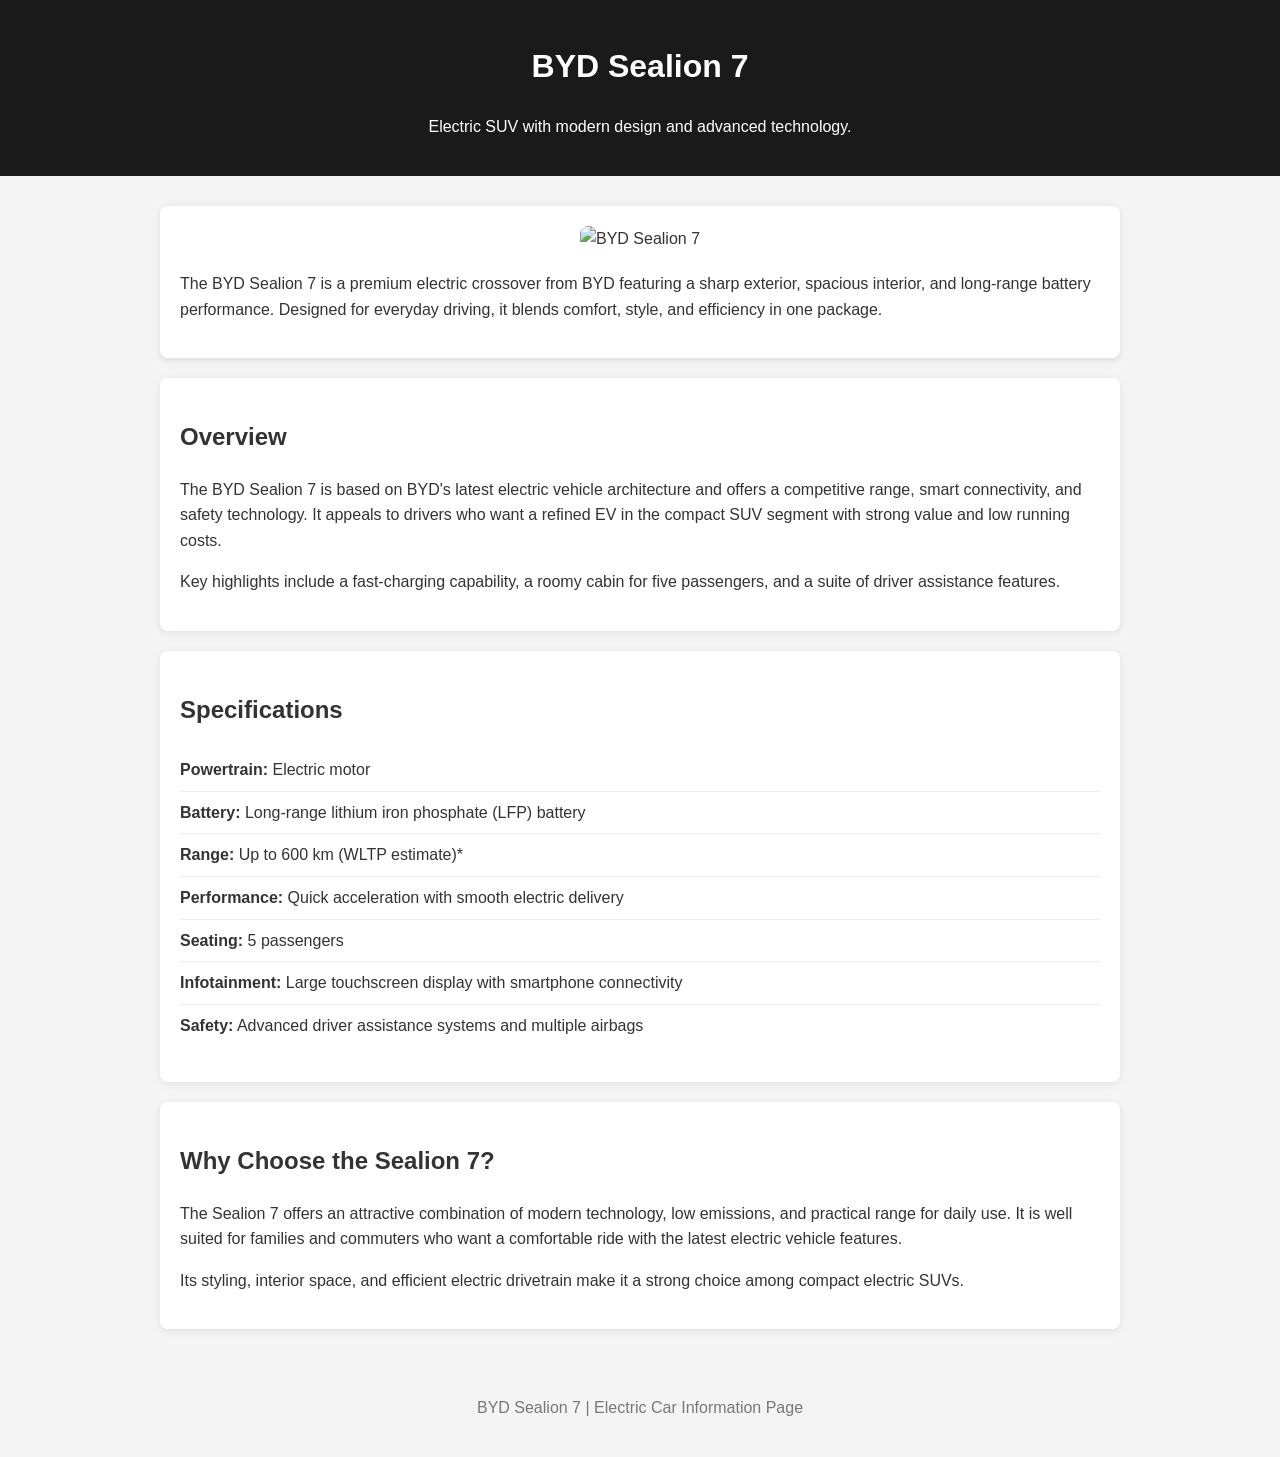
==== InternalLinks/sealion7.html @ e494ad97 "Add files via upload" ====
<!DOCTYPE html>
<html lang="en">
<head>
  <meta charset="UTF-8">
  <meta name="viewport" content="width=device-width, initial-scale=1.0">
  <title>BYD Sealion 7</title>
  <style>
    body {
      font-family: Arial, sans-serif;
      line-height: 1.6;
      margin: 0;
      padding: 0;
      background: #f4f4f4;
      color: #333;
    }
    header {
      background: #1a1a1a;
      color: #fff;
      padding: 20px 30px;
      text-align: center;
    }
    .container {
      max-width: 960px;
      margin: 30px auto;
      padding: 0 20px;
    }
    .hero {
      background: #fff;
      padding: 20px;
      border-radius: 8px;
      box-shadow: 0 2px 10px rgba(0,0,0,0.1);
      margin-bottom: 20px;
    }
    .hero h1 {
      margin-top: 0;
    }
    .specs, .overview {
      background: #fff;
      padding: 20px;
      border-radius: 8px;
      box-shadow: 0 2px 10px rgba(0,0,0,0.08);
      margin-bottom: 20px;
    }
    .specs ul {
      list-style: none;
      padding: 0;
    }
    .specs li {
      padding: 8px 0;
      border-bottom: 1px solid #ececec;
    }
    .specs li:last-child {
      border-bottom: none;
    }
    .image-box {
      text-align: center;
      margin-bottom: 20px;
    }
    .image-box img {
      max-width: 100%;
      border-radius: 8px;
    }
    footer {
      text-align: center;
      padding: 20px 0;
      color: #777;
    }
  </style>
</head>
<body>
  <header>
    <h1>BYD Sealion 7</h1>
    <p>Electric SUV with modern design and advanced technology.</p>
  </header>

  <div class="container">
    <section class="hero">
      <div class="image-box">
        <img src="https://via.placeholder.com/900x400?text=BYD+Sealion+7" alt="BYD Sealion 7">
      </div>
      <p>The BYD Sealion 7 is a premium electric crossover from BYD featuring a sharp exterior, spacious interior, and long-range battery performance. Designed for everyday driving, it blends comfort, style, and efficiency in one package.</p>
    </section>

    <section class="overview">
      <h2>Overview</h2>
      <p>The BYD Sealion 7 is based on BYD's latest electric vehicle architecture and offers a competitive range, smart connectivity, and safety technology. It appeals to drivers who want a refined EV in the compact SUV segment with strong value and low running costs.</p>
      <p>Key highlights include a fast-charging capability, a roomy cabin for five passengers, and a suite of driver assistance features.</p>
    </section>

    <section class="specs">
      <h2>Specifications</h2>
      <ul>
        <li><strong>Powertrain:</strong> Electric motor</li>
        <li><strong>Battery:</strong> Long-range lithium iron phosphate (LFP) battery</li>
        <li><strong>Range:</strong> Up to 600 km (WLTP estimate)*</li>
        <li><strong>Performance:</strong> Quick acceleration with smooth electric delivery</li>
        <li><strong>Seating:</strong> 5 passengers</li>
        <li><strong>Infotainment:</strong> Large touchscreen display with smartphone connectivity</li>
        <li><strong>Safety:</strong> Advanced driver assistance systems and multiple airbags</li>
      </ul>
    </section>

    <section class="overview">
      <h2>Why Choose the Sealion 7?</h2>
      <p>The Sealion 7 offers an attractive combination of modern technology, low emissions, and practical range for daily use. It is well suited for families and commuters who want a comfortable ride with the latest electric vehicle features.</p>
      <p>Its styling, interior space, and efficient electric drivetrain make it a strong choice among compact electric SUVs.</p>
    </section>
  </div>

  <footer>
    <p>BYD Sealion 7 | Electric Car Information Page</p>
  </footer>
</body>
</html>
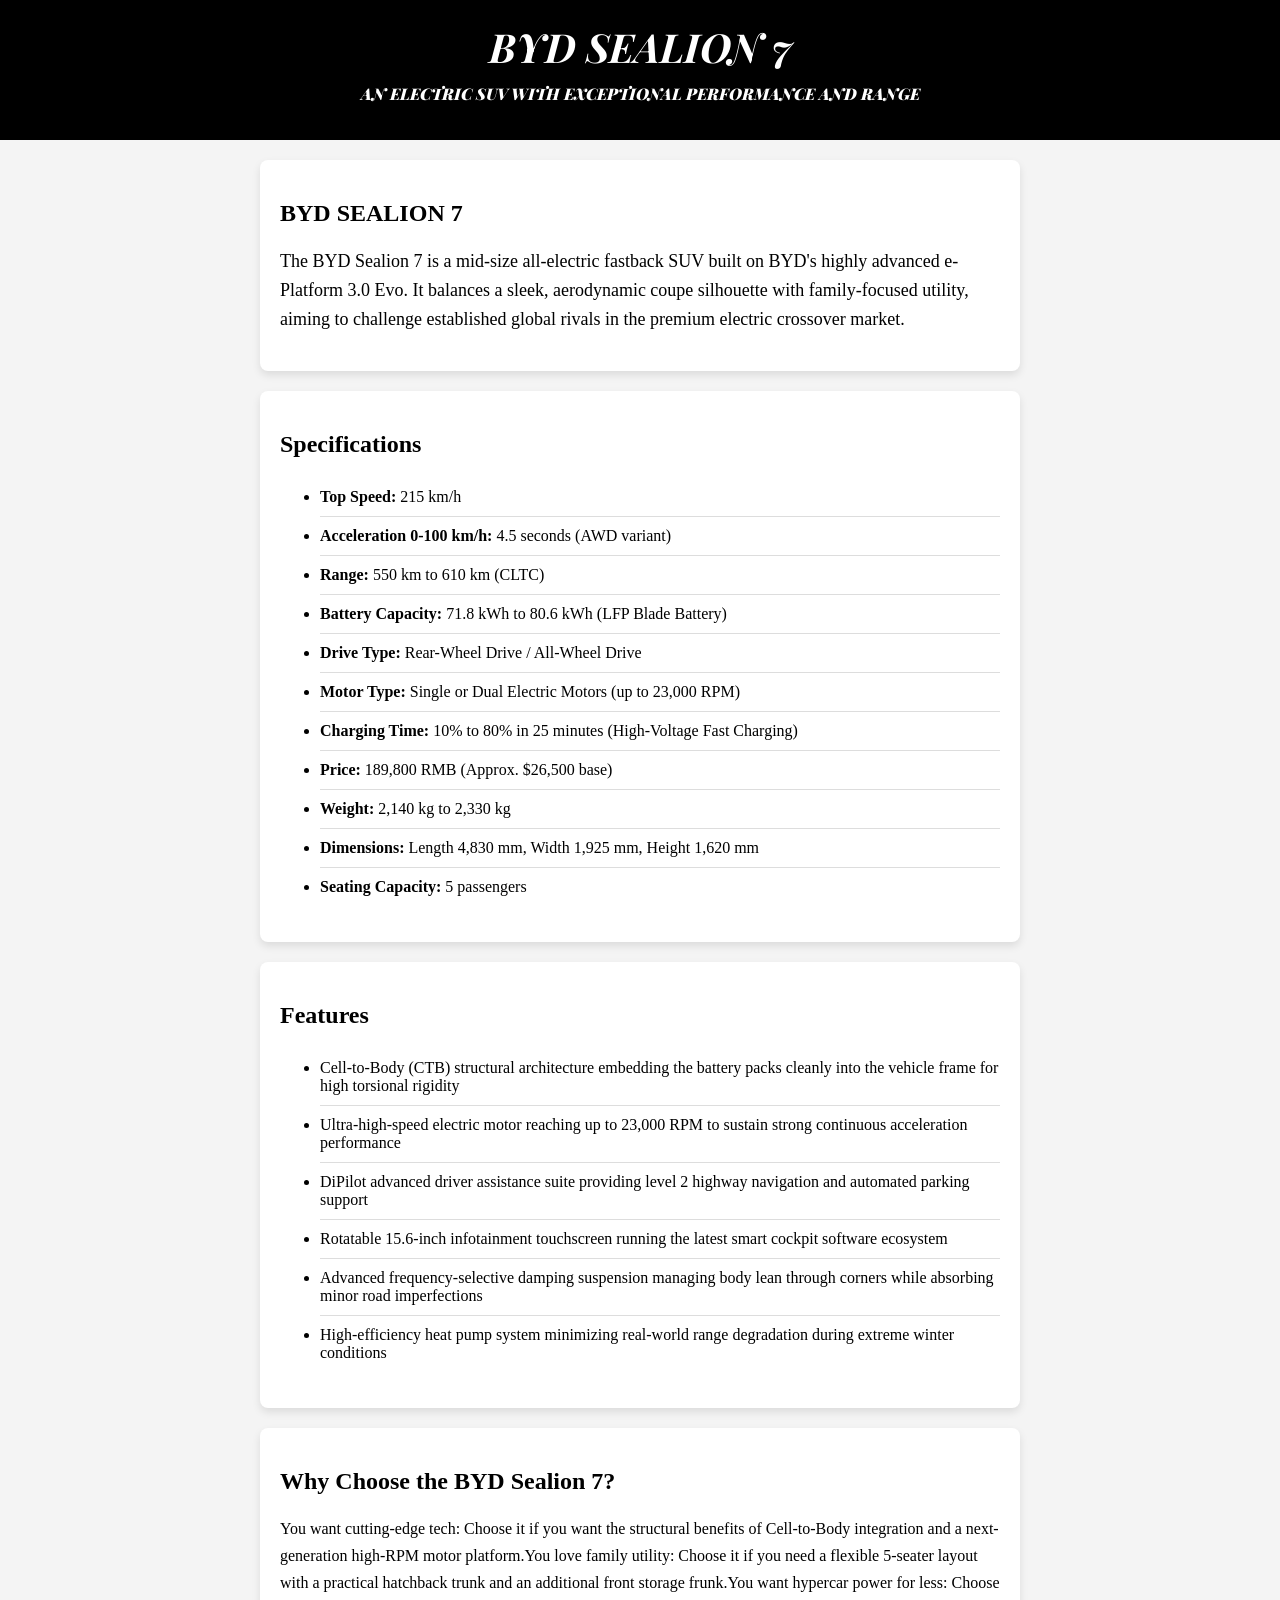
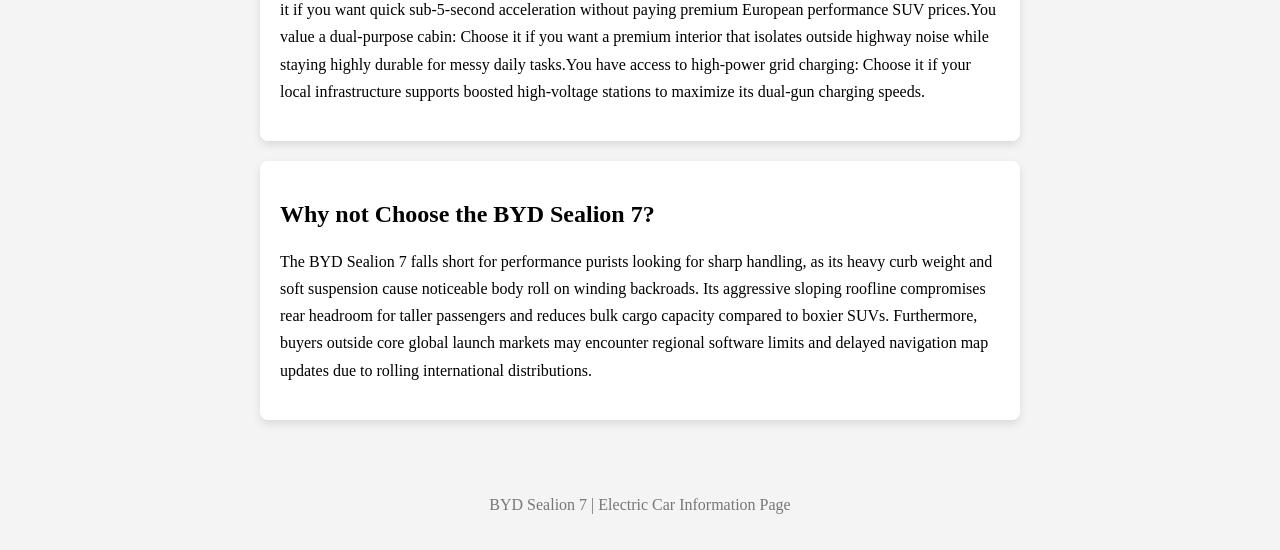
==== commit 2534362d: "Add files via upload" ====
--- a/InternalLinks/sealion7.html
+++ b/InternalLinks/sealion7.html
@@ -1,115 +1,66 @@
 <!DOCTYPE html>
 <html lang="en">
-<head>
-  <meta charset="UTF-8">
-  <meta name="viewport" content="width=device-width, initial-scale=1.0">
-  <title>BYD Sealion 7</title>
-  <style>
-    body {
-      font-family: Arial, sans-serif;
-      line-height: 1.6;
-      margin: 0;
-      padding: 0;
-      background: #f4f4f4;
-      color: #333;
-    }
-    header {
-      background: #1a1a1a;
-      color: #fff;
-      padding: 20px 30px;
-      text-align: center;
-    }
-    .container {
-      max-width: 960px;
-      margin: 30px auto;
-      padding: 0 20px;
-    }
-    .hero {
-      background: #fff;
-      padding: 20px;
-      border-radius: 8px;
-      box-shadow: 0 2px 10px rgba(0,0,0,0.1);
-      margin-bottom: 20px;
-    }
-    .hero h1 {
-      margin-top: 0;
-    }
-    .specs, .overview {
-      background: #fff;
-      padding: 20px;
-      border-radius: 8px;
-      box-shadow: 0 2px 10px rgba(0,0,0,0.08);
-      margin-bottom: 20px;
-    }
-    .specs ul {
-      list-style: none;
-      padding: 0;
-    }
-    .specs li {
-      padding: 8px 0;
-      border-bottom: 1px solid #ececec;
-    }
-    .specs li:last-child {
-      border-bottom: none;
-    }
-    .image-box {
-      text-align: center;
-      margin-bottom: 20px;
-    }
-    .image-box img {
-      max-width: 100%;
-      border-radius: 8px;
-    }
-    footer {
-      text-align: center;
-      padding: 20px 0;
-      color: #777;
-    }
-  </style>
-</head>
-<body>
-  <header>
-    <h1>BYD Sealion 7</h1>
-    <p>Electric SUV with modern design and advanced technology.</p>
-  </header>
-
-  <div class="container">
-    <section class="hero">
-      <div class="image-box">
-        <img src="https://via.placeholder.com/900x400?text=BYD+Sealion+7" alt="BYD Sealion 7">
-      </div>
-      <p>The BYD Sealion 7 is a premium electric crossover from BYD featuring a sharp exterior, spacious interior, and long-range battery performance. Designed for everyday driving, it blends comfort, style, and efficiency in one package.</p>
-    </section>
-
-    <section class="overview">
-      <h2>Overview</h2>
-      <p>The BYD Sealion 7 is based on BYD's latest electric vehicle architecture and offers a competitive range, smart connectivity, and safety technology. It appeals to drivers who want a refined EV in the compact SUV segment with strong value and low running costs.</p>
-      <p>Key highlights include a fast-charging capability, a roomy cabin for five passengers, and a suite of driver assistance features.</p>
-    </section>
-
-    <section class="specs">
-      <h2>Specifications</h2>
-      <ul>
-        <li><strong>Powertrain:</strong> Electric motor</li>
-        <li><strong>Battery:</strong> Long-range lithium iron phosphate (LFP) battery</li>
-        <li><strong>Range:</strong> Up to 600 km (WLTP estimate)*</li>
-        <li><strong>Performance:</strong> Quick acceleration with smooth electric delivery</li>
-        <li><strong>Seating:</strong> 5 passengers</li>
-        <li><strong>Infotainment:</strong> Large touchscreen display with smartphone connectivity</li>
-        <li><strong>Safety:</strong> Advanced driver assistance systems and multiple airbags</li>
-      </ul>
-    </section>
-
-    <section class="overview">
-      <h2>Why Choose the Sealion 7?</h2>
-      <p>The Sealion 7 offers an attractive combination of modern technology, low emissions, and practical range for daily use. It is well suited for families and commuters who want a comfortable ride with the latest electric vehicle features.</p>
-      <p>Its styling, interior space, and efficient electric drivetrain make it a strong choice among compact electric SUVs.</p>
-    </section>
-  </div>
-
-  <footer>
-    <p>BYD Sealion 7 | Electric Car Information Page</p>
-  </footer>
-</body>
+   <head>
+     <meta charset="UTF-8"/>
+     <meta name="viewport" content="width=device-width, initial-scale=1.0"/>
+     <link rel="stylesheet" href="cardetail.css">
+     <link rel="preconnect" href="https://fonts.googleapis.com">
+     <link rel="preconnect" href="https://fonts.gstatic.com" crossorigin>
+     <link href="https://fonts.googleapis.com/css2?family=Inconsolata:wght@200..900&family=Lora:ital,wght@0,400..700;1,400..700&family=Playfair+Display:ital,wght@0,400..900;1,400..900&display=swap" rel="stylesheet">
+   </head>
+    <body>
+      <header>
+        <h1>BYD SEALION 7</h1>
+        <p>AN ELECTRIC SUV WITH EXCEPTIONAL PERFORMANCE AND RANGE</p>
+      </header>
+      <main>
+       <div class="container"> 
+          <section class="card">
+            <h2>BYD SEALION 7</h2>
+            <p class="desc">The BYD Sealion 7 is a mid-size all-electric fastback SUV built on BYD's highly advanced e-Platform 3.0 Evo. It balances a sleek, aerodynamic coupe silhouette with family-focused utility, aiming to challenge established global rivals in the premium electric crossover market.</p>
+          </section>
+          <section class="card">
+            <h2>Specifications</h2>
+            <ul class="specs">
+              <li><strong>Top Speed:</strong> 215 km/h</li>
+              <li><strong>Acceleration 0-100 km/h:</strong> 4.5 seconds (AWD variant)</li>
+              <li><strong>Range:</strong> 550 km to 610 km (CLTC)</li>
+              <li><strong>Battery Capacity:</strong> 71.8 kWh to 80.6 kWh (LFP Blade Battery)</li>
+              <li><strong>Drive Type:</strong> Rear-Wheel Drive / All-Wheel Drive</li>
+              <li><strong>Motor Type:</strong> Single or Dual Electric Motors (up to 23,000 RPM)</li>
+              <li><strong>Charging Time:</strong> 10% to 80% in 25 minutes (High-Voltage Fast Charging)</li>
+              <li><strong>Price:</strong> 189,800 RMB (Approx. $26,500 base)</li>
+              <li><strong>Weight:</strong> 2,140 kg to 2,330 kg</li>
+              <li><strong>Dimensions:</strong> Length 4,830 mm, Width 1,925 mm, Height 1,620 mm</li>
+              <li><strong>Seating Capacity:</strong> 5 passengers</li>
+            </ul>
+        </section>
+        <section class="card">
+          <h2>Features</h2>
+          <ul class="features">
+            <li>Cell-to-Body (CTB) structural architecture embedding the battery packs cleanly into the vehicle frame for high torsional rigidity</li>
+            <li>Ultra-high-speed electric motor reaching up to 23,000 RPM to sustain strong continuous acceleration performance</li>
+            <li>DiPilot advanced driver assistance suite providing level 2 highway navigation and automated parking support</li>
+            <li>Rotatable 15.6-inch infotainment touchscreen running the latest smart cockpit software ecosystem</li>
+            <li>Advanced frequency-selective damping suspension managing body lean through corners while absorbing minor road imperfections</li>
+            <li>High-efficiency heat pump system minimizing real-world range degradation during extreme winter conditions</li>
+          </ul>
+        </section>
+        <section class="card">
+          <h2>Why Choose the BYD Sealion 7?</h2>
+          <p class="why">You want cutting-edge tech: Choose it if you want the structural benefits of Cell-to-Body integration and a next-generation high-RPM motor platform.You love family utility: Choose it if you need a flexible 5-seater layout with a practical hatchback trunk and an additional front storage frunk.You want hypercar power for less: Choose it if you want quick sub-5-second acceleration without paying premium European performance SUV prices.You value a dual-purpose cabin: Choose it if you want a premium interior that isolates outside highway noise while staying highly durable for messy daily tasks.You have access to high-power grid charging: Choose it if your local infrastructure supports boosted high-voltage stations to maximize its dual-gun charging speeds.
+          </p>
+        </section>
+        <section class="card">
+          <h2>Why not Choose the BYD Sealion 7?</h2>
+          <p class="why">The BYD Sealion 7 falls short for performance purists looking for sharp handling, as its heavy curb weight and soft suspension cause noticeable body roll on winding backroads. Its aggressive sloping roofline compromises rear headroom for taller passengers and reduces bulk cargo capacity compared to boxier SUVs. Furthermore, buyers outside core global launch markets may encounter regional software limits and delayed navigation map updates due to rolling international distributions.
+          </p>
+        </section>
+       </div>
+      </main> 
+      <footer>
+        <p>BYD Sealion 7 | Electric Car Information Page</p>
+      </footer>
+    </body>
 </html>
 
--- a/InternalLinks/cardetail.css
+++ b/InternalLinks/cardetail.css
@@ -0,0 +1,122 @@
+* {
+    box-sizing: border-box;
+}
+
+header {
+    background-color: rgb(0, 0, 0);
+    color: white;
+    text-align: center;
+    padding: 20px 30px;
+    font-family: "Playfair Display", serif;
+    font-style: italic;
+    font-weight: 900;
+}
+
+header h1 {
+    font-size: clamp(1.5rem, 5vw, 2.5rem);
+    margin: 0;
+}
+
+header p {
+    font-size: clamp(0.85rem, 2.5vw, 1rem);
+    margin-top: 10px;
+}
+
+body {
+    font-family: "Cardo", serif;
+    margin: 0;
+    padding: 0;
+    background-color: #f4f4f4;
+}
+
+.desc {
+    font-size: 18px;
+    line-height: 1.6;
+    margin-top: 20px;
+}
+
+.specs li, .features li {
+    border-bottom: 1px solid #ddd;
+    padding: 10px 0;
+}
+
+.specs li:last-child, .features li:last-child {
+    border-bottom: none;
+}
+
+.container {
+    max-width: 800px;
+    margin: 0 auto;
+    padding: 20px;
+    background-color: #f4f4f4;
+}
+
+.card {
+    background-color: #ffffff;
+    border-radius: 8px;
+    box-shadow: 0 4px 8px rgba(0, 0, 0, 0.1);
+    padding: 20px;
+    margin-bottom: 20px;
+}
+
+.why {
+    line-height: 1.7;
+}
+
+footer {
+    text-align: center;
+    padding: 20px 0;
+    color: #777;
+}
+
+/* ============ RESPONSIVE: MOBILE & TABLET ============ */
+@media (max-width: 768px) {
+    header {
+        padding: 20px 15px;
+    }
+
+    .container {
+        padding: 15px;
+    }
+
+    .card {
+        padding: 15px;
+    }
+
+    .desc {
+        font-size: 16px;
+    }
+
+    h2 {
+        font-size: 1.4rem;
+    }
+
+    .specs, .features {
+        padding-left: 20px;
+        font-size: 15px;
+    }
+}
+
+@media (max-width: 480px) {
+    .container {
+        padding: 10px;
+    }
+
+    .card {
+        padding: 12px;
+        border-radius: 6px;
+    }
+
+    h2 {
+        font-size: 1.25rem;
+    }
+
+    .desc {
+        font-size: 15px;
+    }
+
+    .specs, .features {
+        font-size: 14px;
+        padding-left: 18px;
+    }
+}
